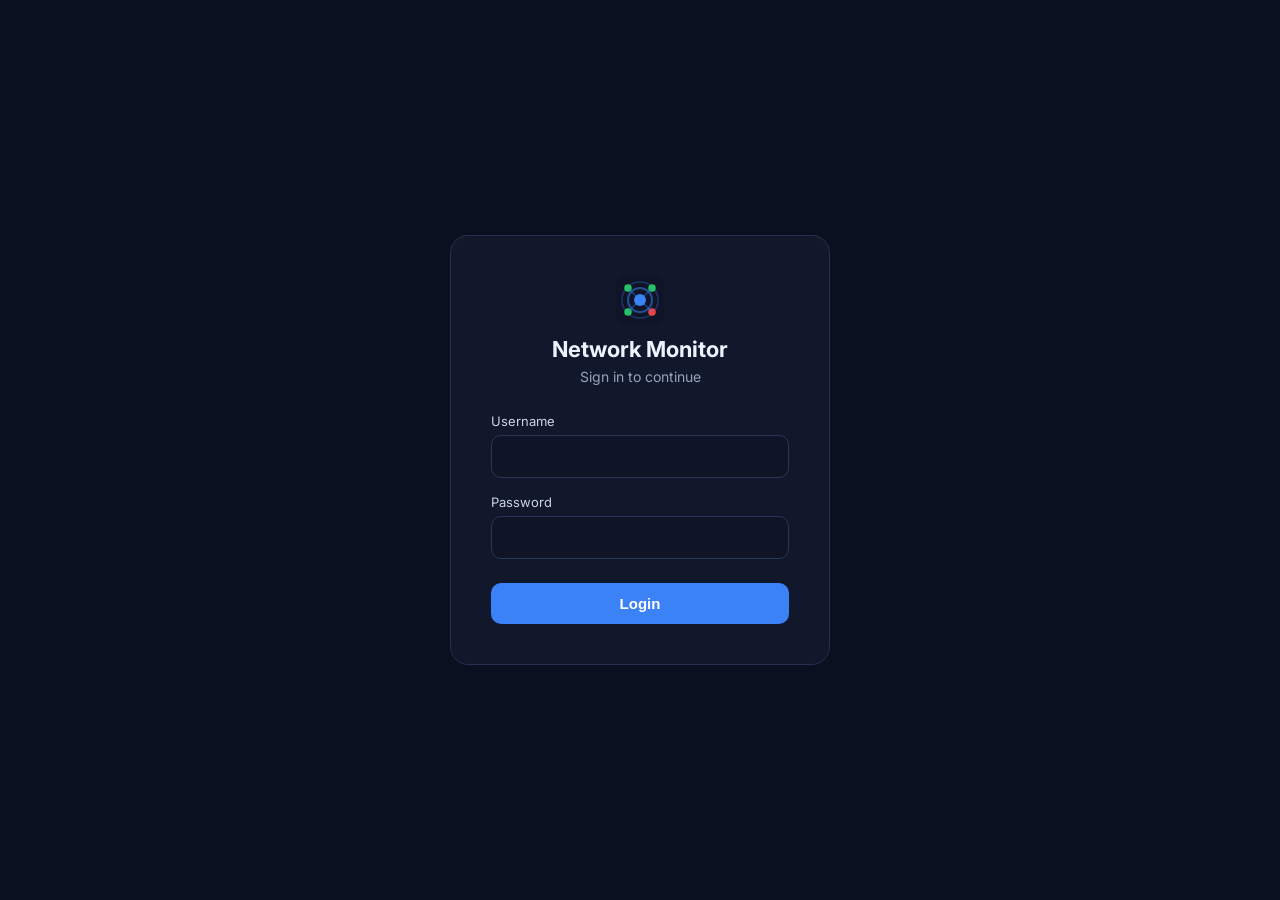
==== static/login.html @ bc17f44b "v1.0.0 - Initial release Features: - Real-time monitoring via WebSocket - Multiple check types: Host" ====
<!DOCTYPE html>
<html lang="ro">
<head>
  <meta charset="UTF-8" />
  <meta name="viewport" content="width=device-width, initial-scale=1.0" />
  <title>Login — Network Monitor</title>
  <link rel="icon" type="image/svg+xml" href="/static/favicon.svg">
  <link rel="preconnect" href="https://fonts.googleapis.com">
  <link href="https://fonts.googleapis.com/css2?family=Inter:wght@300;400;500;600;700&display=swap" rel="stylesheet">
  <style>
    *{box-sizing:border-box;margin:0;padding:0}
    body{font-family:Inter,sans-serif;background:#0b1020;color:#eef2ff;display:flex;align-items:center;justify-content:center;min-height:100vh}
    .box{background:#11182b;border:1px solid #24304d;border-radius:18px;padding:40px;width:min(380px,90%);text-align:center}
    .box h1{font-size:22px;margin-bottom:6px}
    .box p{color:#94a3b8;font-size:14px;margin-bottom:28px}
    .f{margin-bottom:16px;text-align:left}
    .f label{display:block;font-size:13px;color:#cbd5e1;margin-bottom:6px}
    .f input{width:100%;background:#0f1527;border:1px solid #2a3654;border-radius:10px;padding:12px;color:#eef2ff;font-size:15px}
    .f input:focus{outline:none;border-color:#3b82f6}
    .btn{width:100%;background:#3b82f6;color:#fff;border:0;border-radius:10px;padding:12px;font-size:15px;font-weight:600;cursor:pointer;margin-top:8px}
    .btn:hover{background:#2563eb}
    .btn:disabled{opacity:.5;cursor:default}
    .err{color:#fca5a5;font-size:13px;margin-top:12px;display:none}
  </style>
</head>
<body>
  <div class="box">
    <svg width="48" height="48" viewBox="0 0 32 32" style="margin-bottom:8px">
      <rect width="32" height="32" rx="6" fill="#0f1527"/>
      <circle cx="16" cy="16" r="4" fill="#3b82f6"/>
      <circle cx="16" cy="16" r="8" fill="none" stroke="#3b82f6" stroke-width="1.5" opacity=".5"/>
      <circle cx="16" cy="16" r="12" fill="none" stroke="#3b82f6" stroke-width="1" opacity=".3"/>
      <circle cx="8" cy="8" r="2.5" fill="#22c55e"/>
      <circle cx="24" cy="8" r="2.5" fill="#22c55e"/>
      <circle cx="24" cy="24" r="2.5" fill="#ef4444"/>
      <circle cx="8" cy="24" r="2.5" fill="#22c55e"/>
      <line x1="8" y1="8" x2="16" y2="16" stroke="#3b82f6" stroke-width="1" opacity=".4"/>
      <line x1="24" y1="8" x2="16" y2="16" stroke="#3b82f6" stroke-width="1" opacity=".4"/>
      <line x1="24" y1="24" x2="16" y2="16" stroke="#3b82f6" stroke-width="1" opacity=".4"/>
      <line x1="8" y1="24" x2="16" y2="16" stroke="#3b82f6" stroke-width="1" opacity=".4"/>
    </svg>
    <h1>Network Monitor</h1>
    <p>Sign in to continue</p>
    <form id="f">
      <div class="f"><label>Username</label><input id="u" autocomplete="username" required /></div>
      <div class="f"><label>Password</label><input id="p" type="password" autocomplete="current-password" required /></div>
      <button class="btn" type="submit">Login</button>
      <div class="err" id="e"></div>
    </form>
  </div>
  <script>
    // If already logged in, go straight to dashboard
    if (localStorage.getItem('netmon_token')) location.href = '/';
    document.getElementById('f').addEventListener('submit', async (ev) => {
      ev.preventDefault();
      const btn = ev.target.querySelector('.btn');
      const err = document.getElementById('e');
      btn.disabled = true; err.style.display = 'none';
      try {
        const res = await fetch('/api/login', {
          method: 'POST',
          headers: {'Content-Type':'application/json'},
          body: JSON.stringify({username: document.getElementById('u').value, password: document.getElementById('p').value})
        });
        if (res.ok) {
          const data = await res.json();
          localStorage.setItem('netmon_token', data.token);
          location.href = '/';
        } else {
          err.textContent = 'Invalid username or password.';
          err.style.display = 'block';
        }
      } catch(ex) {
        err.textContent = 'Connection error.';
        err.style.display = 'block';
      }
      btn.disabled = false;
    });
  </script>
</body>
</html>
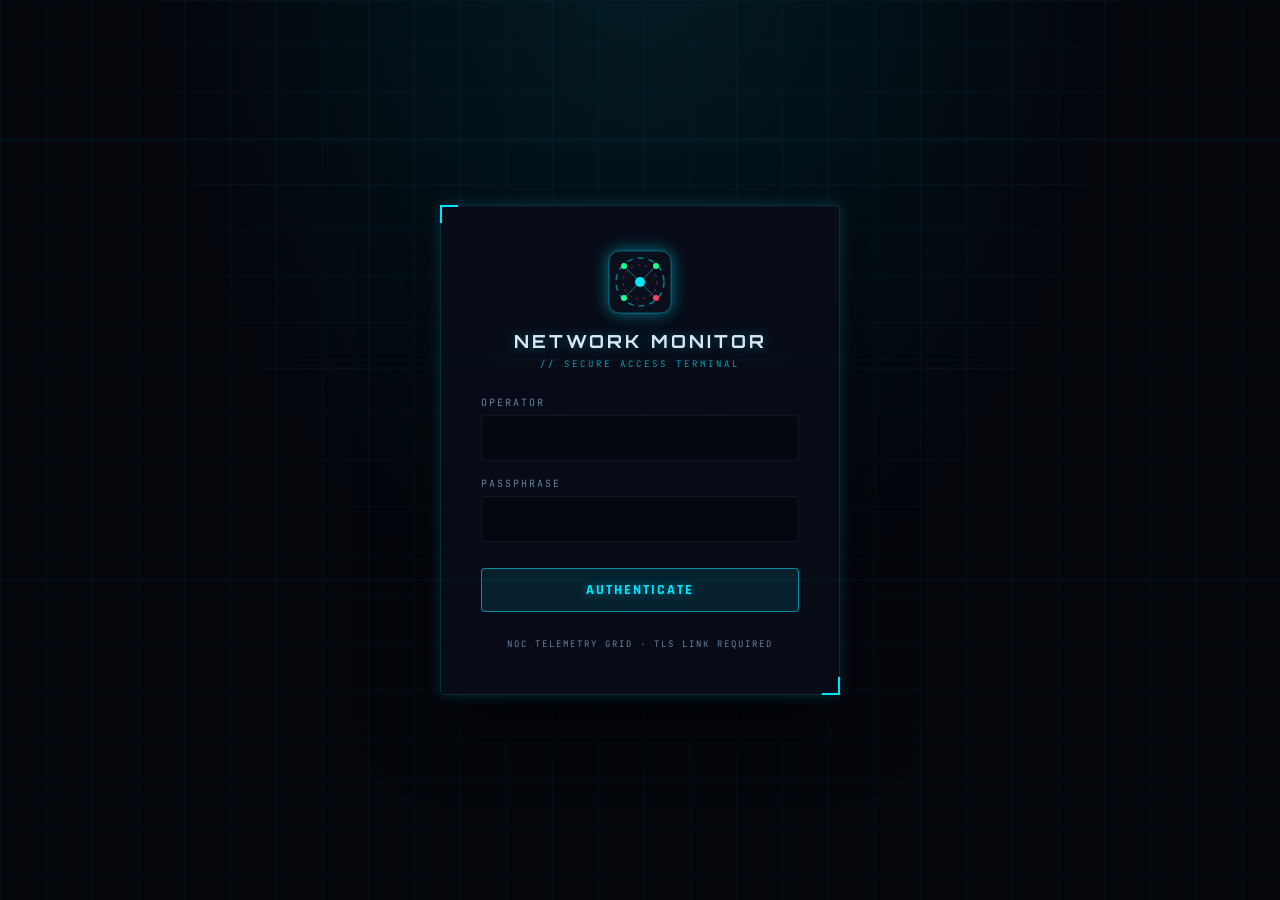
==== commit 139d1c8a: "feat(ui): sci-fi NOC redesign + themed dialogs and modal stack - full sci-fi theme: neon cyan/magent" ====
--- a/static/login.html
+++ b/static/login.html
@@ -3,54 +3,84 @@
 <head>
   <meta charset="UTF-8" />
   <meta name="viewport" content="width=device-width, initial-scale=1.0" />
-  <title>Login — Network Monitor</title>
+  <title>Access // Network Monitor</title>
   <link rel="icon" type="image/svg+xml" href="/static/favicon.svg">
   <link rel="preconnect" href="https://fonts.googleapis.com">
-  <link href="https://fonts.googleapis.com/css2?family=Inter:wght@300;400;500;600;700&display=swap" rel="stylesheet">
+  <link rel="preconnect" href="https://fonts.gstatic.com" crossorigin>
+  <link href="https://fonts.googleapis.com/css2?family=Orbitron:wght@500;700;900&family=Rajdhani:wght@400;500;600;700&family=JetBrains+Mono:wght@400;500;700&display=swap" rel="stylesheet">
   <style>
+    :root {
+      --bg0:#04060c; --cyan:#00e5ff; --green:#25ff8a; --red:#ff3b5e;
+      --text:#d9e6f7; --muted:#66809f; --line:rgba(0,229,255,.16); --line-soft:rgba(130,170,230,.10);
+      --disp:'Orbitron',sans-serif; --body:'Rajdhani','Inter',sans-serif; --mono:'JetBrains Mono',ui-monospace,monospace;
+    }
     *{box-sizing:border-box;margin:0;padding:0}
-    body{font-family:Inter,sans-serif;background:#0b1020;color:#eef2ff;display:flex;align-items:center;justify-content:center;min-height:100vh}
-    .box{background:#11182b;border:1px solid #24304d;border-radius:18px;padding:40px;width:min(380px,90%);text-align:center}
-    .box h1{font-size:22px;margin-bottom:6px}
-    .box p{color:#94a3b8;font-size:14px;margin-bottom:28px}
+    body{font-family:var(--body);background:var(--bg0);color:var(--text);display:flex;align-items:center;justify-content:center;min-height:100vh}
+    body::before{content:'';position:fixed;inset:0;z-index:0;pointer-events:none;
+      background-image:
+        linear-gradient(rgba(0,229,255,.045) 1px,transparent 1px),
+        linear-gradient(90deg,rgba(0,229,255,.045) 1px,transparent 1px),
+        radial-gradient(ellipse at 50% -15%,rgba(0,229,255,.10),transparent 55%);
+      background-size:46px 46px,46px 46px,100% 100%}
+    body::after{content:'';position:fixed;left:0;right:0;top:-70%;height:240%;z-index:3;pointer-events:none;
+      background:linear-gradient(to bottom,transparent 49.2%,rgba(0,229,255,.05) 50%,transparent 50.8%);
+      background-size:100% 220px;animation:sweep 10s linear infinite}
+    @keyframes sweep{from{transform:translateY(-24%)}to{transform:translateY(24%)}}
+    @keyframes spin{to{transform:rotate(360deg)}}
+    @keyframes spinBack{to{transform:rotate(-360deg)}}
+    .ring-a{animation:spin 14s linear infinite;transform-origin:32px 32px}
+    .ring-b{animation:spinBack 9s linear infinite;transform-origin:32px 32px}
+
+    .box{position:relative;z-index:2;background:rgba(8,13,24,.92);border:1px solid var(--line);border-radius:4px;padding:44px 40px;width:min(400px,92%);text-align:center;box-shadow:0 0 14px rgba(0,229,255,.18),0 30px 70px rgba(0,0,0,.6)}
+    .box::before{content:'';position:absolute;top:-1px;left:-1px;width:16px;height:16px;border-top:2px solid var(--cyan);border-left:2px solid var(--cyan)}
+    .box::after{content:'';position:absolute;bottom:-1px;right:-1px;width:16px;height:16px;border-bottom:2px solid var(--cyan);border-right:2px solid var(--cyan)}
+    .box svg{margin-bottom:10px;filter:drop-shadow(0 0 8px rgba(0,229,255,.5))}
+    .box h1{font-family:var(--disp);font-size:18px;letter-spacing:3px;text-transform:uppercase;text-shadow:0 0 12px rgba(0,229,255,.35)}
+    .sub{font-family:var(--mono);font-size:9px;letter-spacing:3px;color:var(--cyan);opacity:.7;margin:6px 0 26px}
     .f{margin-bottom:16px;text-align:left}
-    .f label{display:block;font-size:13px;color:#cbd5e1;margin-bottom:6px}
-    .f input{width:100%;background:#0f1527;border:1px solid #2a3654;border-radius:10px;padding:12px;color:#eef2ff;font-size:15px}
-    .f input:focus{outline:none;border-color:#3b82f6}
-    .btn{width:100%;background:#3b82f6;color:#fff;border:0;border-radius:10px;padding:12px;font-size:15px;font-weight:600;cursor:pointer;margin-top:8px}
-    .btn:hover{background:#2563eb}
-    .btn:disabled{opacity:.5;cursor:default}
-    .err{color:#fca5a5;font-size:13px;margin-top:12px;display:none}
+    .f label{display:block;font-family:var(--mono);font-size:10px;letter-spacing:2px;text-transform:uppercase;color:var(--muted);margin-bottom:6px}
+    .f input{width:100%;background:rgba(4,6,12,.7);border:1px solid var(--line-soft);border-radius:4px;padding:12px;color:var(--text);font-family:var(--mono);font-size:15px;transition:.18s}
+    .f input:focus{outline:none;border-color:rgba(0,229,255,.6);box-shadow:0 0 10px rgba(0,229,255,.2)}
+    .btn{width:100%;background:rgba(0,229,255,.1);border:1px solid rgba(0,229,255,.55);color:var(--cyan);border-radius:4px;padding:12px;font-family:var(--body);font-size:14px;font-weight:700;letter-spacing:2px;text-transform:uppercase;cursor:pointer;margin-top:10px;transition:.18s;text-shadow:0 0 8px rgba(0,229,255,.5)}
+    .btn:hover{background:rgba(0,229,255,.2);box-shadow:0 0 12px rgba(0,229,255,.35)}
+    .btn:disabled{opacity:.4;cursor:default;box-shadow:none}
+    .err{color:var(--red);font-family:var(--mono);font-size:12px;margin-top:14px;display:none;text-shadow:0 0 8px rgba(255,59,94,.5)}
+    .foot{margin-top:26px;font-family:var(--mono);font-size:9px;letter-spacing:2px;color:var(--muted)}
   </style>
 </head>
 <body>
   <div class="box">
-    <svg width="48" height="48" viewBox="0 0 32 32" style="margin-bottom:8px">
-      <rect width="32" height="32" rx="6" fill="#0f1527"/>
-      <circle cx="16" cy="16" r="4" fill="#3b82f6"/>
-      <circle cx="16" cy="16" r="8" fill="none" stroke="#3b82f6" stroke-width="1.5" opacity=".5"/>
-      <circle cx="16" cy="16" r="12" fill="none" stroke="#3b82f6" stroke-width="1" opacity=".3"/>
-      <circle cx="8" cy="8" r="2.5" fill="#22c55e"/>
-      <circle cx="24" cy="8" r="2.5" fill="#22c55e"/>
-      <circle cx="24" cy="24" r="2.5" fill="#ef4444"/>
-      <circle cx="8" cy="24" r="2.5" fill="#22c55e"/>
-      <line x1="8" y1="8" x2="16" y2="16" stroke="#3b82f6" stroke-width="1" opacity=".4"/>
-      <line x1="24" y1="8" x2="16" y2="16" stroke="#3b82f6" stroke-width="1" opacity=".4"/>
-      <line x1="24" y1="24" x2="16" y2="16" stroke="#3b82f6" stroke-width="1" opacity=".4"/>
-      <line x1="8" y1="24" x2="16" y2="16" stroke="#3b82f6" stroke-width="1" opacity=".4"/>
+    <svg width="64" height="64" viewBox="0 0 64 64">
+      <rect x="1" y="1" width="62" height="62" rx="10" fill="#0a0f1c" stroke="#00e5ff" stroke-opacity=".35"/>
+      <g class="ring-a">
+        <circle cx="32" cy="32" r="24" fill="none" stroke="#00e5ff" stroke-width="1.5" stroke-dasharray="6 5" opacity=".5"/>
+      </g>
+      <g class="ring-b">
+        <circle cx="32" cy="32" r="17" fill="none" stroke="#ff2d95" stroke-width="1" stroke-dasharray="3 4" opacity=".45"/>
+      </g>
+      <circle cx="32" cy="32" r="5" fill="#00e5ff"/>
+      <circle cx="16" cy="16" r="3" fill="#25ff8a"/>
+      <circle cx="48" cy="16" r="3" fill="#25ff8a"/>
+      <circle cx="48" cy="48" r="3" fill="#ff3b5e"/>
+      <circle cx="16" cy="48" r="3" fill="#25ff8a"/>
+      <line x1="16" y1="16" x2="32" y2="32" stroke="#00e5ff" stroke-width="1" opacity=".4"/>
+      <line x1="48" y1="16" x2="32" y2="32" stroke="#00e5ff" stroke-width="1" opacity=".4"/>
+      <line x1="48" y1="48" x2="32" y2="32" stroke="#00e5ff" stroke-width="1" opacity=".4"/>
+      <line x1="16" y1="48" x2="32" y2="32" stroke="#00e5ff" stroke-width="1" opacity=".4"/>
     </svg>
     <h1>Network Monitor</h1>
-    <p>Sign in to continue</p>
+    <div class="sub">// SECURE ACCESS TERMINAL</div>
     <form id="f">
-      <div class="f"><label>Username</label><input id="u" autocomplete="username" required /></div>
-      <div class="f"><label>Password</label><input id="p" type="password" autocomplete="current-password" required /></div>
-      <button class="btn" type="submit">Login</button>
+      <div class="f"><label>Operator</label><input id="u" autocomplete="username" required /></div>
+      <div class="f"><label>Passphrase</label><input id="p" type="password" autocomplete="current-password" required /></div>
+      <button class="btn" type="submit">Authenticate</button>
       <div class="err" id="e"></div>
     </form>
+    <div class="foot">NOC TELEMETRY GRID · TLS LINK REQUIRED</div>
   </div>
   <script>
-    // If already logged in, go straight to dashboard
-    if (localStorage.getItem('netmon_token')) location.href = '/';
+    // If already logged in, go straight to dashboard.
+    fetch('/api/check-auth', {credentials: 'same-origin'}).then(r => r.json()).then(data => { if (data.authed) location.href = '/'; });
     document.getElementById('f').addEventListener('submit', async (ev) => {
       ev.preventDefault();
       const btn = ev.target.querySelector('.btn');
@@ -63,19 +93,17 @@
           body: JSON.stringify({username: document.getElementById('u').value, password: document.getElementById('p').value})
         });
         if (res.ok) {
-          const data = await res.json();
-          localStorage.setItem('netmon_token', data.token);
           location.href = '/';
         } else {
-          err.textContent = 'Invalid username or password.';
+          err.textContent = '// ACCESS DENIED: invalid credentials';
           err.style.display = 'block';
         }
       } catch(ex) {
-        err.textContent = 'Connection error.';
+        err.textContent = '// LINK ERROR: uplink unreachable';
         err.style.display = 'block';
       }
       btn.disabled = false;
     });
   </script>
 </body>
-</html>+</html>
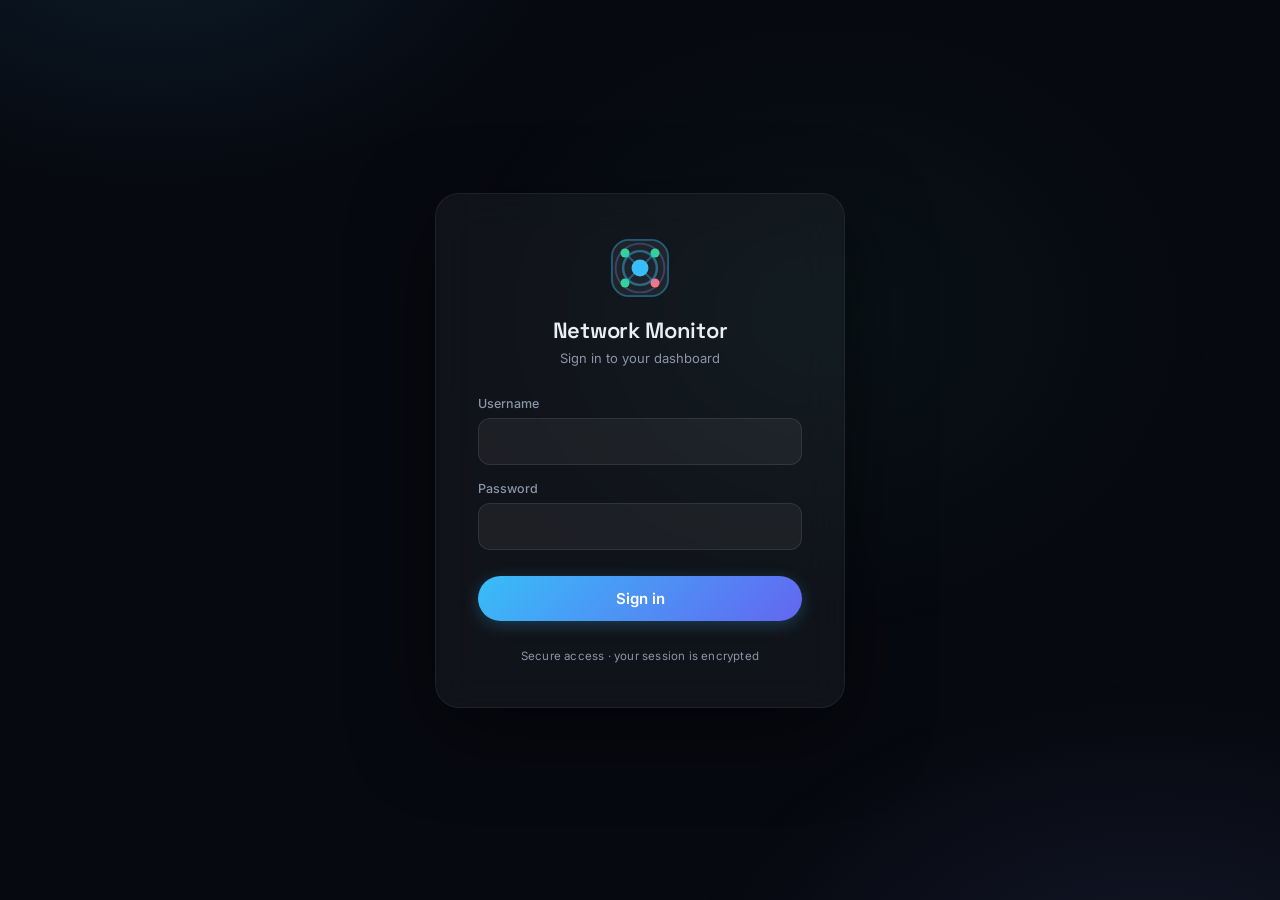
==== commit d574d2aa: "feat(ui): modern rounded redesign - glass panels, mesh gradient, pill controls - rounded everything:" ====
--- a/static/login.html
+++ b/static/login.html
@@ -3,80 +3,67 @@
 <head>
   <meta charset="UTF-8" />
   <meta name="viewport" content="width=device-width, initial-scale=1.0" />
-  <title>Access // Network Monitor</title>
+  <title>Sign in — Network Monitor</title>
   <link rel="icon" type="image/svg+xml" href="/static/favicon.svg">
   <link rel="preconnect" href="https://fonts.googleapis.com">
   <link rel="preconnect" href="https://fonts.gstatic.com" crossorigin>
-  <link href="https://fonts.googleapis.com/css2?family=Orbitron:wght@500;700;900&family=Rajdhani:wght@400;500;600;700&family=JetBrains+Mono:wght@400;500;700&display=swap" rel="stylesheet">
+  <link href="https://fonts.googleapis.com/css2?family=Space+Grotesk:wght@500;600;700&family=Inter:wght@400;500;600&family=JetBrains+Mono:wght@400;500&display=swap" rel="stylesheet">
   <style>
     :root {
-      --bg0:#04060c; --cyan:#00e5ff; --green:#25ff8a; --red:#ff3b5e;
-      --text:#d9e6f7; --muted:#66809f; --line:rgba(0,229,255,.16); --line-soft:rgba(130,170,230,.10);
-      --disp:'Orbitron',sans-serif; --body:'Rajdhani','Inter',sans-serif; --mono:'JetBrains Mono',ui-monospace,monospace;
+      --bg:#070910; --text:#eaeff7; --muted:#8b95a8;
+      --border:rgba(255,255,255,.09); --border-soft:rgba(255,255,255,.06);
+      --accent:#38bdf8; --red:#fb7185;
+      --disp:'Space Grotesk','Inter',sans-serif; --body:'Inter','Rajdhani',sans-serif;
     }
     *{box-sizing:border-box;margin:0;padding:0}
-    body{font-family:var(--body);background:var(--bg0);color:var(--text);display:flex;align-items:center;justify-content:center;min-height:100vh}
-    body::before{content:'';position:fixed;inset:0;z-index:0;pointer-events:none;
-      background-image:
-        linear-gradient(rgba(0,229,255,.045) 1px,transparent 1px),
-        linear-gradient(90deg,rgba(0,229,255,.045) 1px,transparent 1px),
-        radial-gradient(ellipse at 50% -15%,rgba(0,229,255,.10),transparent 55%);
-      background-size:46px 46px,46px 46px,100% 100%}
-    body::after{content:'';position:fixed;left:0;right:0;top:-70%;height:240%;z-index:3;pointer-events:none;
-      background:linear-gradient(to bottom,transparent 49.2%,rgba(0,229,255,.05) 50%,transparent 50.8%);
-      background-size:100% 220px;animation:sweep 10s linear infinite}
-    @keyframes sweep{from{transform:translateY(-24%)}to{transform:translateY(24%)}}
-    @keyframes spin{to{transform:rotate(360deg)}}
-    @keyframes spinBack{to{transform:rotate(-360deg)}}
-    .ring-a{animation:spin 14s linear infinite;transform-origin:32px 32px}
-    .ring-b{animation:spinBack 9s linear infinite;transform-origin:32px 32px}
+    body{font-family:var(--body);background:var(--bg);color:var(--text);display:flex;align-items:center;justify-content:center;min-height:100vh;-webkit-font-smoothing:antialiased}
+    body::before{content:'';position:fixed;inset:0;pointer-events:none;
+      background:
+        radial-gradient(700px 450px at 12% -8%,rgba(56,189,248,.10),transparent 60%),
+        radial-gradient(800px 550px at 90% 112%,rgba(129,140,248,.10),transparent 60%),
+        radial-gradient(600px 500px at 65% 35%,rgba(52,211,153,.05),transparent 65%)}
 
-    .box{position:relative;z-index:2;background:rgba(8,13,24,.92);border:1px solid var(--line);border-radius:4px;padding:44px 40px;width:min(400px,92%);text-align:center;box-shadow:0 0 14px rgba(0,229,255,.18),0 30px 70px rgba(0,0,0,.6)}
-    .box::before{content:'';position:absolute;top:-1px;left:-1px;width:16px;height:16px;border-top:2px solid var(--cyan);border-left:2px solid var(--cyan)}
-    .box::after{content:'';position:absolute;bottom:-1px;right:-1px;width:16px;height:16px;border-bottom:2px solid var(--cyan);border-right:2px solid var(--cyan)}
-    .box svg{margin-bottom:10px;filter:drop-shadow(0 0 8px rgba(0,229,255,.5))}
-    .box h1{font-family:var(--disp);font-size:18px;letter-spacing:3px;text-transform:uppercase;text-shadow:0 0 12px rgba(0,229,255,.35)}
-    .sub{font-family:var(--mono);font-size:9px;letter-spacing:3px;color:var(--cyan);opacity:.7;margin:6px 0 26px}
+    .box{position:relative;z-index:2;background:rgba(255,255,255,.045);backdrop-filter:blur(20px);-webkit-backdrop-filter:blur(20px);border:1px solid var(--border-soft);border-radius:24px;padding:44px 42px;width:min(410px,92%);text-align:center;box-shadow:0 24px 80px rgba(0,0,0,.5);animation:rise .35s ease}
+    @keyframes rise{from{opacity:0;transform:translateY(14px)}to{opacity:1;transform:none}}
+    .box svg{margin-bottom:14px}
+    .box h1{font-family:var(--disp);font-size:22px;font-weight:600;letter-spacing:-.3px}
+    .sub{font-size:13px;color:var(--muted);margin:6px 0 30px}
     .f{margin-bottom:16px;text-align:left}
-    .f label{display:block;font-family:var(--mono);font-size:10px;letter-spacing:2px;text-transform:uppercase;color:var(--muted);margin-bottom:6px}
-    .f input{width:100%;background:rgba(4,6,12,.7);border:1px solid var(--line-soft);border-radius:4px;padding:12px;color:var(--text);font-family:var(--mono);font-size:15px;transition:.18s}
-    .f input:focus{outline:none;border-color:rgba(0,229,255,.6);box-shadow:0 0 10px rgba(0,229,255,.2)}
-    .btn{width:100%;background:rgba(0,229,255,.1);border:1px solid rgba(0,229,255,.55);color:var(--cyan);border-radius:4px;padding:12px;font-family:var(--body);font-size:14px;font-weight:700;letter-spacing:2px;text-transform:uppercase;cursor:pointer;margin-top:10px;transition:.18s;text-shadow:0 0 8px rgba(0,229,255,.5)}
-    .btn:hover{background:rgba(0,229,255,.2);box-shadow:0 0 12px rgba(0,229,255,.35)}
-    .btn:disabled{opacity:.4;cursor:default;box-shadow:none}
-    .err{color:var(--red);font-family:var(--mono);font-size:12px;margin-top:14px;display:none;text-shadow:0 0 8px rgba(255,59,94,.5)}
-    .foot{margin-top:26px;font-family:var(--mono);font-size:9px;letter-spacing:2px;color:var(--muted)}
+    .f label{display:block;font-size:12.5px;font-weight:500;color:var(--muted);margin-bottom:7px}
+    .f input{width:100%;background:rgba(255,255,255,.05);border:1px solid var(--border);border-radius:12px;padding:13px 14px;color:var(--text);font-family:var(--body);font-size:15px;transition:.18s}
+    .f input:focus{outline:none;border-color:rgba(56,189,248,.55);box-shadow:0 0 0 3px rgba(56,189,248,.15)}
+    .btn{width:100%;background:linear-gradient(135deg,#38bdf8,#6366f1);color:#fff;border:0;border-radius:999px;padding:13px;font-family:var(--body);font-size:15px;font-weight:600;cursor:pointer;margin-top:10px;transition:.18s;box-shadow:0 4px 16px rgba(56,189,248,.25)}
+    .btn:hover{box-shadow:0 6px 22px rgba(56,189,248,.38);transform:translateY(-1px)}
+    .btn:disabled{opacity:.5;cursor:default;transform:none;box-shadow:none}
+    .err{color:var(--red);font-size:13px;font-weight:500;margin-top:14px;display:none}
+    .foot{margin-top:28px;font-size:11.5px;color:var(--muted);letter-spacing:.2px}
   </style>
 </head>
 <body>
   <div class="box">
-    <svg width="64" height="64" viewBox="0 0 64 64">
-      <rect x="1" y="1" width="62" height="62" rx="10" fill="#0a0f1c" stroke="#00e5ff" stroke-opacity=".35"/>
-      <g class="ring-a">
-        <circle cx="32" cy="32" r="24" fill="none" stroke="#00e5ff" stroke-width="1.5" stroke-dasharray="6 5" opacity=".5"/>
-      </g>
-      <g class="ring-b">
-        <circle cx="32" cy="32" r="17" fill="none" stroke="#ff2d95" stroke-width="1" stroke-dasharray="3 4" opacity=".45"/>
-      </g>
-      <circle cx="32" cy="32" r="5" fill="#00e5ff"/>
-      <circle cx="16" cy="16" r="3" fill="#25ff8a"/>
-      <circle cx="48" cy="16" r="3" fill="#25ff8a"/>
-      <circle cx="48" cy="48" r="3" fill="#ff3b5e"/>
-      <circle cx="16" cy="48" r="3" fill="#25ff8a"/>
-      <line x1="16" y1="16" x2="32" y2="32" stroke="#00e5ff" stroke-width="1" opacity=".4"/>
-      <line x1="48" y1="16" x2="32" y2="32" stroke="#00e5ff" stroke-width="1" opacity=".4"/>
-      <line x1="48" y1="48" x2="32" y2="32" stroke="#00e5ff" stroke-width="1" opacity=".4"/>
-      <line x1="16" y1="48" x2="32" y2="32" stroke="#00e5ff" stroke-width="1" opacity=".4"/>
+    <svg width="60" height="60" viewBox="0 0 32 32">
+      <rect x="1" y="1" width="30" height="30" rx="9" fill="rgba(255,255,255,.06)" stroke="rgba(56,189,248,.4)"/>
+      <circle cx="16" cy="16" r="4.5" fill="#38bdf8"/>
+      <circle cx="16" cy="16" r="9" fill="none" stroke="#38bdf8" stroke-width="1.3" opacity=".45"/>
+      <circle cx="16" cy="16" r="13" fill="none" stroke="#818cf8" stroke-width="1" opacity=".3"/>
+      <circle cx="8" cy="8" r="2.4" fill="#34d399"/>
+      <circle cx="24" cy="8" r="2.4" fill="#34d399"/>
+      <circle cx="24" cy="24" r="2.4" fill="#fb7185"/>
+      <circle cx="8" cy="24" r="2.4" fill="#34d399"/>
+      <line x1="8" y1="8" x2="16" y2="16" stroke="#38bdf8" stroke-width="1" opacity=".35"/>
+      <line x1="24" y1="8" x2="16" y2="16" stroke="#38bdf8" stroke-width="1" opacity=".35"/>
+      <line x1="24" y1="24" x2="16" y2="16" stroke="#38bdf8" stroke-width="1" opacity=".35"/>
+      <line x1="8" y1="24" x2="16" y2="16" stroke="#38bdf8" stroke-width="1" opacity=".35"/>
     </svg>
     <h1>Network Monitor</h1>
-    <div class="sub">// SECURE ACCESS TERMINAL</div>
+    <p class="sub">Sign in to your dashboard</p>
     <form id="f">
-      <div class="f"><label>Operator</label><input id="u" autocomplete="username" required /></div>
-      <div class="f"><label>Passphrase</label><input id="p" type="password" autocomplete="current-password" required /></div>
-      <button class="btn" type="submit">Authenticate</button>
+      <div class="f"><label>Username</label><input id="u" autocomplete="username" required /></div>
+      <div class="f"><label>Password</label><input id="p" type="password" autocomplete="current-password" required /></div>
+      <button class="btn" type="submit">Sign in</button>
       <div class="err" id="e"></div>
     </form>
-    <div class="foot">NOC TELEMETRY GRID · TLS LINK REQUIRED</div>
+    <div class="foot">Secure access · your session is encrypted</div>
   </div>
   <script>
     // If already logged in, go straight to dashboard.
@@ -90,16 +77,16 @@
         const res = await fetch('/api/login', {
           method: 'POST',
           headers: {'Content-Type':'application/json'},
-          body: JSON.stringify({username: document.getElementById('u').value, password: document.getElementById('p').value})
+          body: JSON.stringify({username: ***'u').value, password: ***'p').value})
         });
         if (res.ok) {
           location.href = '/';
         } else {
-          err.textContent = '// ACCESS DENIED: invalid credentials';
+          err.textContent = 'Invalid username or password.';
           err.style.display = 'block';
         }
       } catch(ex) {
-        err.textContent = '// LINK ERROR: uplink unreachable';
+        err.textContent = 'Connection error — please try again.';
         err.style.display = 'block';
       }
       btn.disabled = false;
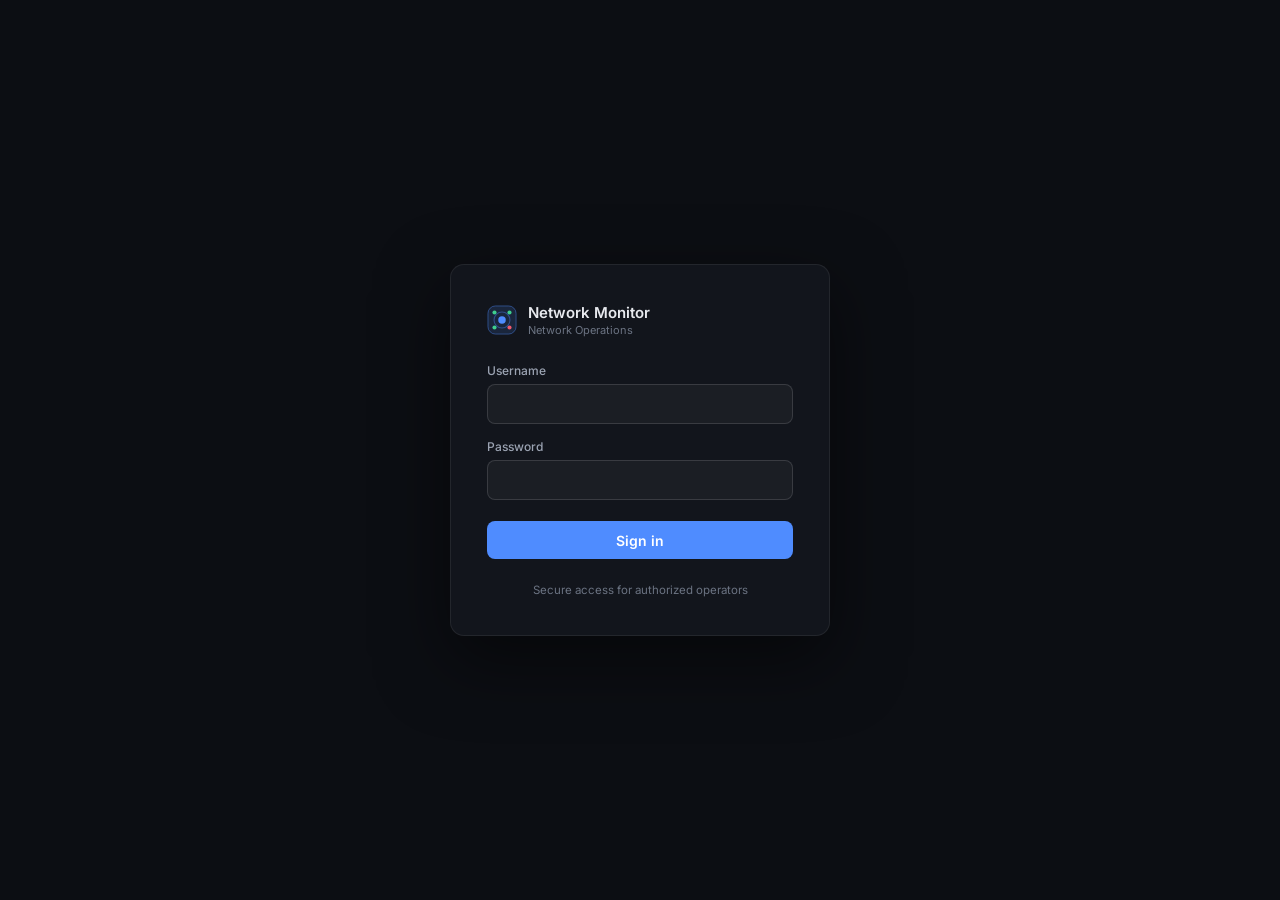
==== commit 6fd3f92d: "feat(ui): professional product redesign - sidebar layout, clean design system - real product archite" ====
--- a/static/login.html
+++ b/static/login.html
@@ -1,5 +1,5 @@
 <!DOCTYPE html>
-<html lang="ro">
+<html lang="en">
 <head>
   <meta charset="UTF-8" />
   <meta name="viewport" content="width=device-width, initial-scale=1.0" />
@@ -7,63 +7,53 @@
   <link rel="icon" type="image/svg+xml" href="/static/favicon.svg">
   <link rel="preconnect" href="https://fonts.googleapis.com">
   <link rel="preconnect" href="https://fonts.gstatic.com" crossorigin>
-  <link href="https://fonts.googleapis.com/css2?family=Space+Grotesk:wght@500;600;700&family=Inter:wght@400;500;600&family=JetBrains+Mono:wght@400;500&display=swap" rel="stylesheet">
+  <link href="https://fonts.googleapis.com/css2?family=Inter:wght@400;500;600&family=JetBrains+Mono:wght@400;500&display=swap" rel="stylesheet">
   <style>
     :root {
-      --bg:#070910; --text:#eaeff7; --muted:#8b95a8;
-      --border:rgba(255,255,255,.09); --border-soft:rgba(255,255,255,.06);
-      --accent:#38bdf8; --red:#fb7185;
-      --disp:'Space Grotesk','Inter',sans-serif; --body:'Inter','Rajdhani',sans-serif;
+      --bg:#0c0e13; --elev:#12151c; --border:rgba(255,255,255,.07); --border-strong:rgba(255,255,255,.13);
+      --text:#e7e9ee; --dim:#9ba3b2; --faint:#6b7382; --accent:#4f8cff; --red:#f0596c;
     }
     *{box-sizing:border-box;margin:0;padding:0}
-    body{font-family:var(--body);background:var(--bg);color:var(--text);display:flex;align-items:center;justify-content:center;min-height:100vh;-webkit-font-smoothing:antialiased}
-    body::before{content:'';position:fixed;inset:0;pointer-events:none;
-      background:
-        radial-gradient(700px 450px at 12% -8%,rgba(56,189,248,.10),transparent 60%),
-        radial-gradient(800px 550px at 90% 112%,rgba(129,140,248,.10),transparent 60%),
-        radial-gradient(600px 500px at 65% 35%,rgba(52,211,153,.05),transparent 65%)}
-
-    .box{position:relative;z-index:2;background:rgba(255,255,255,.045);backdrop-filter:blur(20px);-webkit-backdrop-filter:blur(20px);border:1px solid var(--border-soft);border-radius:24px;padding:44px 42px;width:min(410px,92%);text-align:center;box-shadow:0 24px 80px rgba(0,0,0,.5);animation:rise .35s ease}
-    @keyframes rise{from{opacity:0;transform:translateY(14px)}to{opacity:1;transform:none}}
-    .box svg{margin-bottom:14px}
-    .box h1{font-family:var(--disp);font-size:22px;font-weight:600;letter-spacing:-.3px}
-    .sub{font-size:13px;color:var(--muted);margin:6px 0 30px}
-    .f{margin-bottom:16px;text-align:left}
-    .f label{display:block;font-size:12.5px;font-weight:500;color:var(--muted);margin-bottom:7px}
-    .f input{width:100%;background:rgba(255,255,255,.05);border:1px solid var(--border);border-radius:12px;padding:13px 14px;color:var(--text);font-family:var(--body);font-size:15px;transition:.18s}
-    .f input:focus{outline:none;border-color:rgba(56,189,248,.55);box-shadow:0 0 0 3px rgba(56,189,248,.15)}
-    .btn{width:100%;background:linear-gradient(135deg,#38bdf8,#6366f1);color:#fff;border:0;border-radius:999px;padding:13px;font-family:var(--body);font-size:15px;font-weight:600;cursor:pointer;margin-top:10px;transition:.18s;box-shadow:0 4px 16px rgba(56,189,248,.25)}
-    .btn:hover{box-shadow:0 6px 22px rgba(56,189,248,.38);transform:translateY(-1px)}
-    .btn:disabled{opacity:.5;cursor:default;transform:none;box-shadow:none}
-    .err{color:var(--red);font-size:13px;font-weight:500;margin-top:14px;display:none}
-    .foot{margin-top:28px;font-size:11.5px;color:var(--muted);letter-spacing:.2px}
+    body{font-family:'Inter',system-ui,sans-serif;background:var(--bg);color:var(--text);display:flex;align-items:center;justify-content:center;min-height:100vh;-webkit-font-smoothing:antialiased}
+    .box{background:var(--elev);border:1px solid var(--border);border-radius:14px;padding:38px 36px;width:min(380px,92%);box-shadow:0 24px 70px rgba(0,0,0,.5)}
+    .brand{display:flex;align-items:center;gap:11px;margin-bottom:26px}
+    .brand h1{font-size:15px;font-weight:600}
+    .brand .sub{font-size:11px;color:var(--faint);margin-top:1px}
+    .f{margin-bottom:15px}
+    .f label{display:block;font-size:12px;font-weight:500;color:var(--dim);margin-bottom:6px}
+    .f input{width:100%;background:rgba(255,255,255,.04);border:1px solid var(--border-strong);border-radius:8px;padding:11px 12px;color:var(--text);font-size:14px;transition:.15s}
+    .f input:focus{outline:none;border-color:var(--accent);box-shadow:0 0 0 3px rgba(79,140,255,.18)}
+    .btn{width:100%;height:38px;background:var(--accent);color:#fff;border:0;border-radius:8px;font-family:inherit;font-size:14px;font-weight:600;cursor:pointer;margin-top:6px;transition:filter .15s}
+    .btn:hover{filter:brightness(1.1)}
+    .btn:disabled{opacity:.5;cursor:default}
+    .err{color:var(--red);font-size:12.5px;font-weight:500;margin-top:12px;display:none}
+    .foot{margin-top:24px;font-size:11.5px;color:var(--faint);text-align:center}
   </style>
 </head>
 <body>
   <div class="box">
-    <svg width="60" height="60" viewBox="0 0 32 32">
-      <rect x="1" y="1" width="30" height="30" rx="9" fill="rgba(255,255,255,.06)" stroke="rgba(56,189,248,.4)"/>
-      <circle cx="16" cy="16" r="4.5" fill="#38bdf8"/>
-      <circle cx="16" cy="16" r="9" fill="none" stroke="#38bdf8" stroke-width="1.3" opacity=".45"/>
-      <circle cx="16" cy="16" r="13" fill="none" stroke="#818cf8" stroke-width="1" opacity=".3"/>
-      <circle cx="8" cy="8" r="2.4" fill="#34d399"/>
-      <circle cx="24" cy="8" r="2.4" fill="#34d399"/>
-      <circle cx="24" cy="24" r="2.4" fill="#fb7185"/>
-      <circle cx="8" cy="24" r="2.4" fill="#34d399"/>
-      <line x1="8" y1="8" x2="16" y2="16" stroke="#38bdf8" stroke-width="1" opacity=".35"/>
-      <line x1="24" y1="8" x2="16" y2="16" stroke="#38bdf8" stroke-width="1" opacity=".35"/>
-      <line x1="24" y1="24" x2="16" y2="16" stroke="#38bdf8" stroke-width="1" opacity=".35"/>
-      <line x1="8" y1="24" x2="16" y2="16" stroke="#38bdf8" stroke-width="1" opacity=".35"/>
-    </svg>
-    <h1>Network Monitor</h1>
-    <p class="sub">Sign in to your dashboard</p>
+    <div class="brand">
+      <svg width="30" height="30" viewBox="0 0 32 32">
+        <rect x="1" y="1" width="30" height="30" rx="8" fill="rgba(79,140,255,.14)" stroke="rgba(79,140,255,.45)"/>
+        <circle cx="16" cy="16" r="4" fill="#4f8cff"/>
+        <circle cx="16" cy="16" r="8.5" fill="none" stroke="#4f8cff" stroke-width="1.2" opacity=".4"/>
+        <circle cx="8" cy="8" r="2.2" fill="#3ecf8e"/>
+        <circle cx="24" cy="8" r="2.2" fill="#3ecf8e"/>
+        <circle cx="24" cy="24" r="2.2" fill="#f0596c"/>
+        <circle cx="8" cy="24" r="2.2" fill="#3ecf8e"/>
+      </svg>
+      <div>
+        <h1>Network Monitor</h1>
+        <div class="sub">Network Operations</div>
+      </div>
+    </div>
     <form id="f">
       <div class="f"><label>Username</label><input id="u" autocomplete="username" required /></div>
       <div class="f"><label>Password</label><input id="p" type="password" autocomplete="current-password" required /></div>
       <button class="btn" type="submit">Sign in</button>
       <div class="err" id="e"></div>
     </form>
-    <div class="foot">Secure access · your session is encrypted</div>
+    <div class="foot">Secure access for authorized operators</div>
   </div>
   <script>
     // If already logged in, go straight to dashboard.
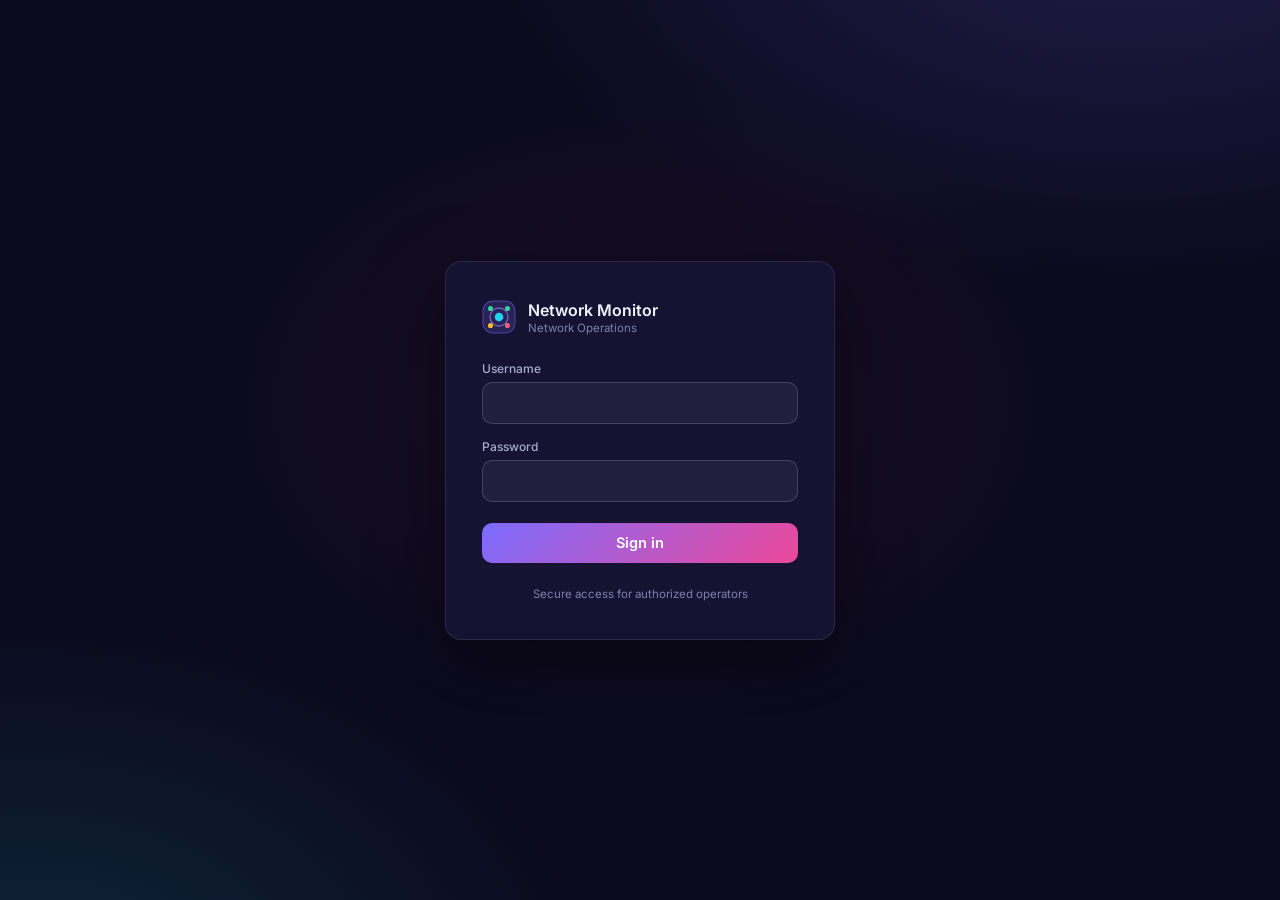
==== commit 591172a2: "feat(ui): vivid friendly palette - colored metrics, icons and gradients - indigo-violet backdrop wit" ====
--- a/static/login.html
+++ b/static/login.html
@@ -10,22 +10,27 @@
   <link href="https://fonts.googleapis.com/css2?family=Inter:wght@400;500;600&family=JetBrains+Mono:wght@400;500&display=swap" rel="stylesheet">
   <style>
     :root {
-      --bg:#0c0e13; --elev:#12151c; --border:rgba(255,255,255,.07); --border-strong:rgba(255,255,255,.13);
-      --text:#e7e9ee; --dim:#9ba3b2; --faint:#6b7382; --accent:#4f8cff; --red:#f0596c;
+      --bg:#0b0a1e; --elev:#161332; --border:rgba(255,255,255,.09); --border-strong:rgba(255,255,255,.16);
+      --text:#f0f1fa; --dim:#a7abd0; --faint:#7b80ae; --accent:#7c6cff; --accent-2:#ec4899; --red:#fb5f75;
     }
     *{box-sizing:border-box;margin:0;padding:0}
-    body{font-family:'Inter',system-ui,sans-serif;background:var(--bg);color:var(--text);display:flex;align-items:center;justify-content:center;min-height:100vh;-webkit-font-smoothing:antialiased}
-    .box{background:var(--elev);border:1px solid var(--border);border-radius:14px;padding:38px 36px;width:min(380px,92%);box-shadow:0 24px 70px rgba(0,0,0,.5)}
-    .brand{display:flex;align-items:center;gap:11px;margin-bottom:26px}
-    .brand h1{font-size:15px;font-weight:600}
-    .brand .sub{font-size:11px;color:var(--faint);margin-top:1px}
+    body{font-family:'Inter',system-ui,sans-serif;color:var(--text);display:flex;align-items:center;justify-content:center;min-height:100vh;-webkit-font-smoothing:antialiased;
+      background:
+        radial-gradient(1100px 650px at 88% -12%,rgba(124,108,255,.2),transparent 60%),
+        radial-gradient(950px 650px at 2% 112%,rgba(34,211,238,.14),transparent 60%),
+        radial-gradient(700px 500px at 50% 45%,rgba(236,72,153,.08),transparent 65%),
+        var(--bg)}
+    .box{background:var(--elev);border:1px solid var(--border);border-radius:16px;padding:38px 36px;width:min(390px,92%);box-shadow:0 24px 70px rgba(0,0,0,.5)}
+    .brand{display:flex;align-items:center;gap:12px;margin-bottom:26px}
+    .brand h1{font-size:16px;font-weight:600}
+    .brand .sub{font-size:11.5px;color:var(--faint);margin-top:1px}
     .f{margin-bottom:15px}
     .f label{display:block;font-size:12px;font-weight:500;color:var(--dim);margin-bottom:6px}
-    .f input{width:100%;background:rgba(255,255,255,.04);border:1px solid var(--border-strong);border-radius:8px;padding:11px 12px;color:var(--text);font-size:14px;transition:.15s}
-    .f input:focus{outline:none;border-color:var(--accent);box-shadow:0 0 0 3px rgba(79,140,255,.18)}
-    .btn{width:100%;height:38px;background:var(--accent);color:#fff;border:0;border-radius:8px;font-family:inherit;font-size:14px;font-weight:600;cursor:pointer;margin-top:6px;transition:filter .15s}
-    .btn:hover{filter:brightness(1.1)}
-    .btn:disabled{opacity:.5;cursor:default}
+    .f input{width:100%;background:rgba(255,255,255,.05);border:1px solid var(--border-strong);border-radius:10px;padding:12px 13px;color:var(--text);font-size:14px;transition:.15s}
+    .f input:focus{outline:none;border-color:var(--accent);box-shadow:0 0 0 3px rgba(124,108,255,.22)}
+    .btn{width:100%;height:40px;background:linear-gradient(135deg,var(--accent),var(--accent-2));color:#fff;border:0;border-radius:10px;font-family:inherit;font-size:14.5px;font-weight:600;cursor:pointer;margin-top:6px;transition:filter .15s,box-shadow .15s}
+    .btn:hover{filter:brightness(1.08);box-shadow:0 4px 18px rgba(124,108,255,.35)}
+    .btn:disabled{opacity:.5;cursor:default;box-shadow:none}
     .err{color:var(--red);font-size:12.5px;font-weight:500;margin-top:12px;display:none}
     .foot{margin-top:24px;font-size:11.5px;color:var(--faint);text-align:center}
   </style>
@@ -33,14 +38,14 @@
 <body>
   <div class="box">
     <div class="brand">
-      <svg width="30" height="30" viewBox="0 0 32 32">
-        <rect x="1" y="1" width="30" height="30" rx="8" fill="rgba(79,140,255,.14)" stroke="rgba(79,140,255,.45)"/>
-        <circle cx="16" cy="16" r="4" fill="#4f8cff"/>
-        <circle cx="16" cy="16" r="8.5" fill="none" stroke="#4f8cff" stroke-width="1.2" opacity=".4"/>
-        <circle cx="8" cy="8" r="2.2" fill="#3ecf8e"/>
-        <circle cx="24" cy="8" r="2.2" fill="#3ecf8e"/>
-        <circle cx="24" cy="24" r="2.2" fill="#f0596c"/>
-        <circle cx="8" cy="24" r="2.2" fill="#3ecf8e"/>
+      <svg width="34" height="34" viewBox="0 0 32 32">
+        <rect x="1" y="1" width="30" height="30" rx="9" fill="rgba(124,108,255,.18)" stroke="rgba(124,108,255,.5)"/>
+        <circle cx="16" cy="16" r="4" fill="#22d3ee"/>
+        <circle cx="16" cy="16" r="8.5" fill="none" stroke="#a78bfa" stroke-width="1.3" opacity=".6"/>
+        <circle cx="8" cy="8" r="2.4" fill="#34d399"/>
+        <circle cx="24" cy="8" r="2.4" fill="#34d399"/>
+        <circle cx="24" cy="24" r="2.4" fill="#fb5f75"/>
+        <circle cx="8" cy="24" r="2.4" fill="#fbbf24"/>
       </svg>
       <div>
         <h1>Network Monitor</h1>
